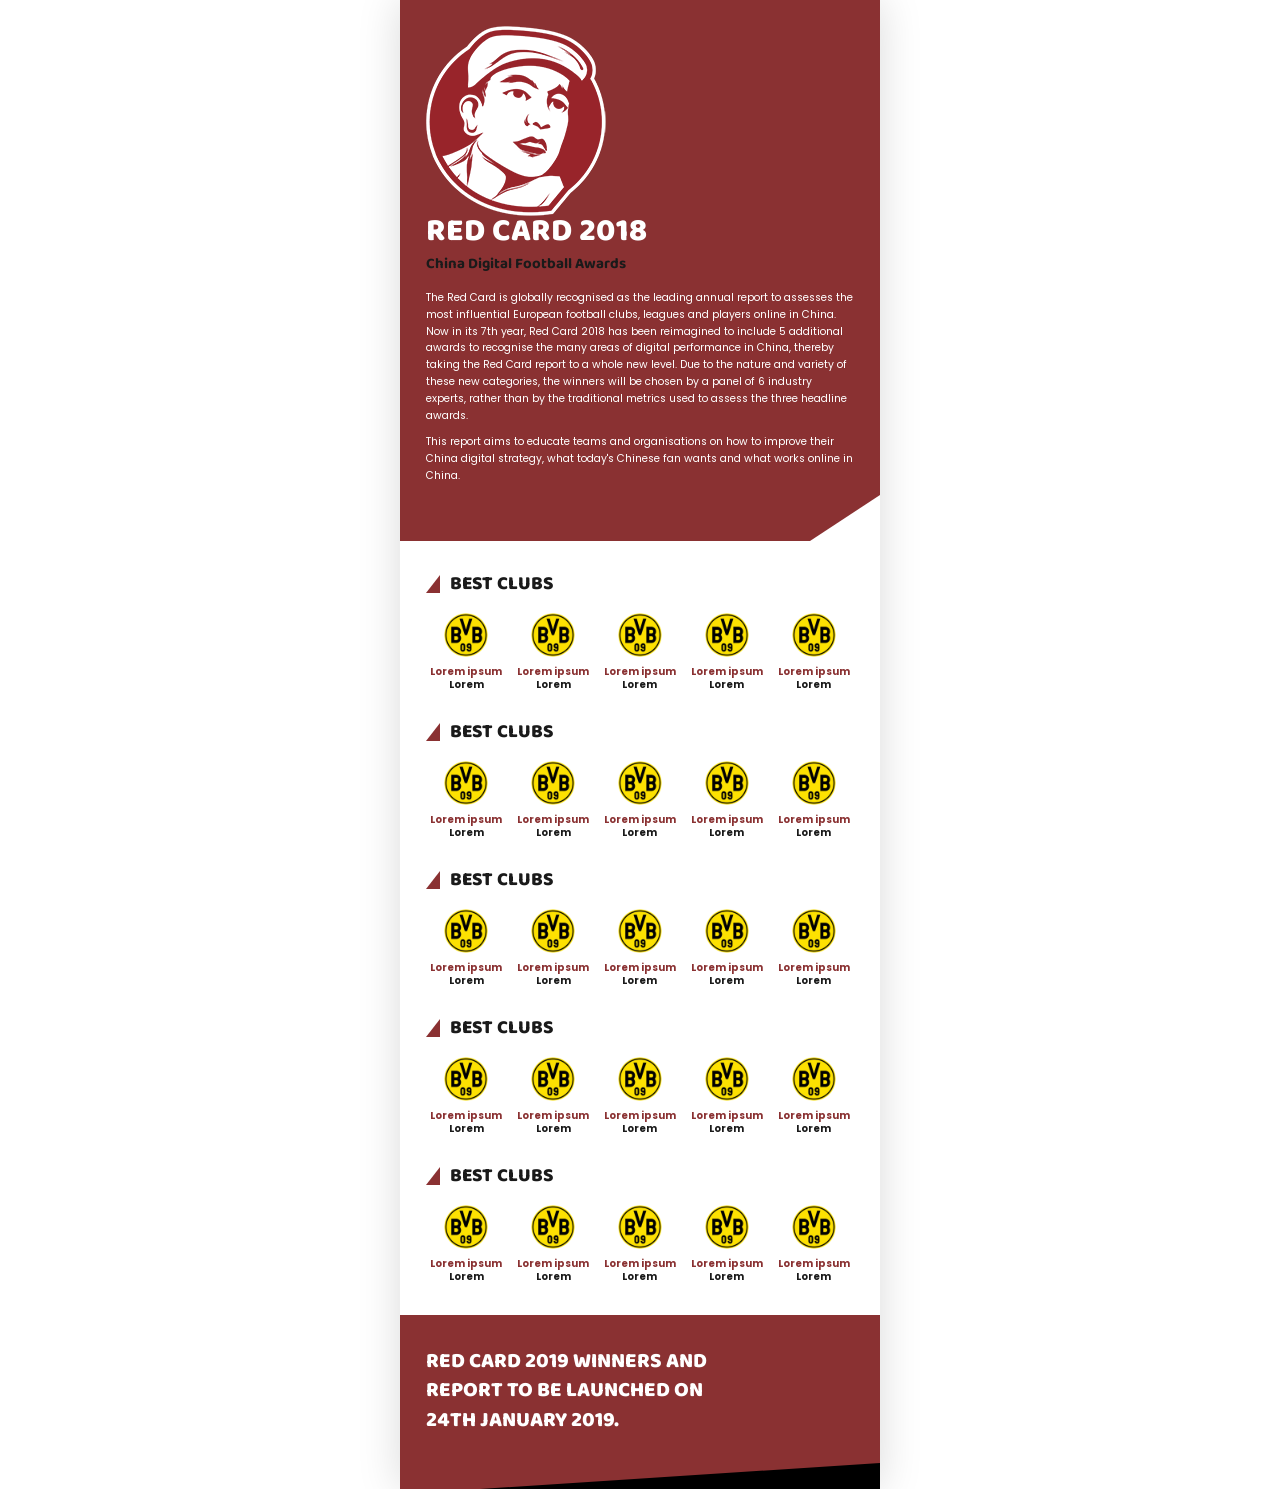
==== screen2.html @ e7687dfc "First commit" ====
<!DOCTYPE html>
<html lang="en">
<head>
<meta charset="UTF-8" />
<meta name="viewport" content="width=device-width, initial-scale=1.0" />
<title>Red Card 2018 | China Digital Football Awards</title>
<link rel="stylesheet" href="style.css" />
</head>
<body>
<div class="mobile-frame">

  <!-- ===================== HERO / INTRO ===================== -->
  <header class="results-hero">
    <img src="assets/logo.png" alt="Red Card logo" />
    <h1>RED CARD 2018</h1>
    <h2>China Digital Football Awards</h2>
    <p>The Red Card is globally recognised as the leading annual report to assesses the most influential European football clubs, leagues and players online in China. Now in its 7th year, Red Card 2018 has been reimagined to include 5 additional awards to recognise the many areas of digital performance in China, thereby taking the Red Card report to a whole new level. Due to the nature and variety of these new categories, the winners will be chosen by a panel of 6 industry experts, rather than by the traditional metrics used to assess the three headline awards.</p>
    <p>This report aims to educate teams and organisations on how to improve their China digital strategy, what today's Chinese fan wants and what works online in China.</p>
  </header>

  <!-- ===================== BEST CLUBS (repeated) ===================== -->
  <section class="clubs-section">

    <div class="clubs-block">
      <h3><span class="tri"></span>BEST CLUBS</h3>
      <div class="clubs-row">
        <div class="club"><img src="assets/1.png" alt="Club 1"><p class="lorem-a">Lorem ipsum</p><p class="lorem-b">Lorem</p></div>
        <div class="club"><img src="assets/1.png" alt="Club 2"><p class="lorem-a">Lorem ipsum</p><p class="lorem-b">Lorem</p></div>
        <div class="club"><img src="assets/1.png" alt="Club 3"><p class="lorem-a">Lorem ipsum</p><p class="lorem-b">Lorem</p></div>
        <div class="club"><img src="assets/1.png" alt="Club 4"><p class="lorem-a">Lorem ipsum</p><p class="lorem-b">Lorem</p></div>
        <div class="club"><img src="assets/1.png" alt="Club 5"><p class="lorem-a">Lorem ipsum</p><p class="lorem-b">Lorem</p></div>
      </div>
    </div>

    <div class="clubs-block">
      <h3><span class="tri"></span>BEST CLUBS</h3>
      <div class="clubs-row">
        <div class="club"><img src="assets/1.png" alt="Club 1"><p class="lorem-a">Lorem ipsum</p><p class="lorem-b">Lorem</p></div>
        <div class="club"><img src="assets/1.png" alt="Club 2"><p class="lorem-a">Lorem ipsum</p><p class="lorem-b">Lorem</p></div>
        <div class="club"><img src="assets/1.png" alt="Club 3"><p class="lorem-a">Lorem ipsum</p><p class="lorem-b">Lorem</p></div>
        <div class="club"><img src="assets/1.png" alt="Club 4"><p class="lorem-a">Lorem ipsum</p><p class="lorem-b">Lorem</p></div>
        <div class="club"><img src="assets/1.png" alt="Club 5"><p class="lorem-a">Lorem ipsum</p><p class="lorem-b">Lorem</p></div>
      </div>
    </div>

    <div class="clubs-block">
      <h3><span class="tri"></span>BEST CLUBS</h3>
      <div class="clubs-row">
        <div class="club"><img src="assets/1.png" alt="Club 1"><p class="lorem-a">Lorem ipsum</p><p class="lorem-b">Lorem</p></div>
        <div class="club"><img src="assets/1.png" alt="Club 2"><p class="lorem-a">Lorem ipsum</p><p class="lorem-b">Lorem</p></div>
        <div class="club"><img src="assets/1.png" alt="Club 3"><p class="lorem-a">Lorem ipsum</p><p class="lorem-b">Lorem</p></div>
        <div class="club"><img src="assets/1.png" alt="Club 4"><p class="lorem-a">Lorem ipsum</p><p class="lorem-b">Lorem</p></div>
        <div class="club"><img src="assets/1.png" alt="Club 5"><p class="lorem-a">Lorem ipsum</p><p class="lorem-b">Lorem</p></div>
      </div>
    </div>

    <div class="clubs-block">
      <h3><span class="tri"></span>BEST CLUBS</h3>
      <div class="clubs-row">
        <div class="club"><img src="assets/1.png" alt="Club 1"><p class="lorem-a">Lorem ipsum</p><p class="lorem-b">Lorem</p></div>
        <div class="club"><img src="assets/1.png" alt="Club 2"><p class="lorem-a">Lorem ipsum</p><p class="lorem-b">Lorem</p></div>
        <div class="club"><img src="assets/1.png" alt="Club 3"><p class="lorem-a">Lorem ipsum</p><p class="lorem-b">Lorem</p></div>
        <div class="club"><img src="assets/1.png" alt="Club 4"><p class="lorem-a">Lorem ipsum</p><p class="lorem-b">Lorem</p></div>
        <div class="club"><img src="assets/1.png" alt="Club 5"><p class="lorem-a">Lorem ipsum</p><p class="lorem-b">Lorem</p></div>
      </div>
    </div>

    <div class="clubs-block">
      <h3><span class="tri"></span>BEST CLUBS</h3>
      <div class="clubs-row">
        <div class="club"><img src="assets/1.png" alt="Club 1"><p class="lorem-a">Lorem ipsum</p><p class="lorem-b">Lorem</p></div>
        <div class="club"><img src="assets/1.png" alt="Club 2"><p class="lorem-a">Lorem ipsum</p><p class="lorem-b">Lorem</p></div>
        <div class="club"><img src="assets/1.png" alt="Club 3"><p class="lorem-a">Lorem ipsum</p><p class="lorem-b">Lorem</p></div>
        <div class="club"><img src="assets/1.png" alt="Club 4"><p class="lorem-a">Lorem ipsum</p><p class="lorem-b">Lorem</p></div>
        <div class="club"><img src="assets/1.png" alt="Club 5"><p class="lorem-a">Lorem ipsum</p><p class="lorem-b">Lorem</p></div>
      </div>
    </div>

  </section>

  <!-- ===================== NEXT LAUNCH BANNER ===================== -->
  <footer class="results-footer">
    <h2>RED CARD 2019 WINNERS AND REPORT TO BE LAUNCHED ON 24TH JANUARY 2019.</h2>
  </footer>

</div>
</body>
</html>
---- style.css ----
/* =========================================================
   RED CARD 2018 — Stylesheet
   index.html   -> Submission form (screen1.png)
   screen2.html -> Awards results page (screen2.png)
   ========================================================= */

@import url('https://fonts.googleapis.com/css2?family=Baloo+2:wght@600;700;800&family=Poppins:wght@400;500;600;700&display=swap');

:root {
  --red: #8a3132;
  --red-dark: #6f2627;
  --dark: #1a1a1a;
  --white: #ffffff;
  --heading-font: 'Baloo 2', 'Poppins', sans-serif;
  --body-font: 'Poppins', Arial, sans-serif;
}

* {
  margin: 0;
  padding: 0;
  box-sizing: border-box;
}

body {
  font-family: var(--body-font);
  color: var(--dark);
  background: var(--white);
}

img {
  max-width: 100%;
  display: block;
}

/* =========================================================
   HEADER (shared)
   ========================================================= */
.site-header {
  padding: 24px 40px;
  background: var(--white);
}

.site-header img {
  width: 64px;
  height: 64px;
}

/* =========================================================
   INDEX.HTML — SUBMISSION FORM (screen1.png)
   ========================================================= */
.submission {
  background: var(--red);
  padding: 42px 60px 70px;
  position: relative;
  overflow: hidden;
}

.submission-grid {
  display: grid;
  grid-template-columns: 1fr 1.15fr;
  gap: 60px;
  max-width: 1100px;
  margin: 0 auto;
}

/* ---- left column ---- */
.submission-intro h1 {
  font-family: var(--heading-font);
  font-weight: 800;
  font-size: 54px;
  color: var(--white);
  line-height: 1;
  margin-bottom: 18px;
}

.submission-intro p {
  color: var(--dark);
  font-size: 14px;
  line-height: 1.7;
  max-width: 320px;
  margin-bottom: 26px;
}

.submission-intro .close-date {
  font-weight: 700;
  font-size: 21px;
  line-height: 1.35;
  color: var(--dark);
  max-width: 300px;
}

/* small decorative squares seen scattered in the mockup */
.deco-square {
  width: 10px;
  height: 10px;
  background: rgba(255, 255, 255, 0.5);
  display: inline-block;
  margin-top: 30px;
}

/* ---- right column: form ---- */
.submission-form input[type="text"],
.submission-form input[type="email"],
.submission-form textarea {
  width: 100%;
  background: transparent;
  border: 1px solid rgba(255, 255, 255, 0.85);
  color: var(--white);
  font-family: var(--body-font);
  font-size: 13px;
  padding: 11px 16px;
  border-radius: 2px;
  margin-bottom: 10px;
  resize: none;
}

.submission-form input::placeholder,
.submission-form textarea::placeholder {
  color: rgba(255, 255, 255, 0.85);
}

.submission-form textarea {
  height: 56px;
  margin-bottom: 14px;
}

.award-heading {
  font-family: var(--heading-font);
  font-weight: 700;
  font-size: 19px;
  color: var(--dark);
  margin-bottom: 3px;
}

.award-hint {
  font-size: 10.5px;
  color: var(--dark);
  opacity: 0.85;
  margin-bottom: 12px;
}

.award-item {
  display: flex;
  align-items: center;
  justify-content: space-between;
  margin-bottom: 6px;
}

.award-check {
  display: flex;
  align-items: center;
  gap: 10px;
  cursor: pointer;
  font-size: 13.5px;
  color: var(--white);
  font-weight: 500;
}

.award-check input[type="checkbox"] {
  appearance: none;
  -webkit-appearance: none;
  width: 16px;
  height: 16px;
  border: 1.5px solid var(--white);
  border-radius: 2px;
  background: transparent;
  position: relative;
  flex-shrink: 0;
  cursor: pointer;
}

.award-check input[type="checkbox"]:checked {
  background: var(--white);
}

.award-check input[type="checkbox"]:checked::after {
  content: "";
  position: absolute;
  left: 4px;
  top: 0px;
  width: 5px;
  height: 9px;
  border: solid var(--red);
  border-width: 0 2px 2px 0;
  transform: rotate(45deg);
}

.award-icon-btn {
  width: 20px;
  height: 20px;
  background: rgba(255, 255, 255, 0.85);
  color: var(--red);
  border: none;
  font-size: 13px;
  font-weight: 700;
  line-height: 1;
  border-radius: 2px;
  cursor: pointer;
  flex-shrink: 0;
}

.submit-btn {
  display: inline-flex;
  align-items: center;
  gap: 12px;
  background: var(--white);
  color: var(--dark);
  border: none;
  font-family: var(--body-font);
  font-weight: 600;
  font-size: 16px;
  padding: 17px 34px;
  border-radius: 2px;
  cursor: pointer;
  margin-top: 6px;
}

.submit-btn .check-mark {
  width: 18px;
  height: 18px;
  border-radius: 50%;
  display: inline-flex;
  align-items: center;
  justify-content: center;
  font-size: 12px;
  color: var(--dark);
}

/* diagonal corner cut, bottom-right of the red panel */
.submission::after {
  content: "";
  position: absolute;
  right: 0;
  bottom: 0;
  width: 0;
  height: 0;
  border-style: solid;
  border-width: 0 0 120px 150px;
  border-color: transparent transparent var(--white) transparent;
}

/* =========================================================
   SCREEN2.HTML — RESULTS PAGE (screen2.png)
   ========================================================= */
.mobile-frame {
  max-width: 480px;
  margin: 0 auto;
  box-shadow: 0 0 40px rgba(0, 0, 0, 0.15);
  overflow: hidden;
}

.results-hero {
  background: var(--red);
  padding: 26px 26px 46px;
  position: relative;
  overflow: hidden;
}

.results-hero .logo-ring {
  width: 58px;            /* width: 58px;       height: 58px;    14px;*/
  height: 58px;
  margin-bottom: 14px;
  filter: brightness(0) invert(1);
}

.results-hero h1 {
  font-family: var(--heading-font);
  font-weight: 800;
  font-size: 32px;
  color: var(--white);
  letter-spacing: 0.5px;
  line-height: 1;
  margin-bottom: 4px;
}

.results-hero h2 {
  font-family: var(--heading-font);
  font-weight: 700;
  font-size: 15px;
  color: var(--dark);
  margin-bottom: 14px;
}

.results-hero p {
  font-size: 10.5px;
  line-height: 1.6;
  color: var(--white);
  margin-bottom: 10px;
}

.results-hero::after {
  content: "";
  position: absolute;
  right: 0;
  bottom: 0;
  width: 0;
  height: 0;
  border-style: solid;
  border-width: 0 0 46px 70px;
  border-color: transparent transparent var(--white) transparent;
}

/* ---- best clubs blocks ---- */
.clubs-section {
  padding: 28px 26px 6px;
}

.clubs-block {
  margin-bottom: 26px;
}

.clubs-block h3 {
  display: flex;
  align-items: center;
  gap: 10px;
  font-family: var(--heading-font);
  font-weight: 800;
  font-size: 19px;
  color: var(--dark);
  margin-bottom: 14px;
}

.clubs-block h3 .tri {
  width: 0;
  height: 0;
  border-style: solid;
  border-width: 0 0 18px 14px;
  border-color: transparent transparent var(--red) transparent;
}

.clubs-row {
  display: flex;
  justify-content: space-between;
  gap: 6px;
}

.club {
  flex: 1;
  text-align: center;
}

.club img {
  width: 44px;
  height: 44px;
  object-fit: contain;
  margin: 0 auto 8px;
}

.club .lorem-a {
  font-weight: 700;
  font-size: 10px;
  color: var(--red);
  line-height: 1.3;
}

.club .lorem-b {
  font-weight: 700;
  font-size: 10px;
  color: var(--dark);
  line-height: 1.3;
}

/* ---- footer / next launch ---- */
.results-footer {
  background: var(--red);
  padding: 32px 26px 54px;
  position: relative;
  overflow: hidden;
}

.results-footer h2 {
  font-family: var(--heading-font);
  font-weight: 800;
  font-size: 21px;
  line-height: 1.4;
  color: var(--white);
  max-width: 320px;
}

.results-footer::after {
  content: "";
  position: absolute;
  right: 0;
  bottom: 0;
  width: 0;
  height: 0;
  border-style: solid;
  border-width: 0 0 26px 400px;
  border-color: transparent transparent #000000 transparent;
}

/* =========================================================
   RESPONSIVE — index.html collapses to a single column
   ========================================================= */
@media (max-width: 860px) {
  .submission {
    padding: 40px 24px 70px;
  }

  .submission-grid {
    grid-template-columns: 1fr;
    gap: 40px;
  }

  .submission-intro h1 {
    font-size: 44px;
  }

  .submission::after {
    border-width: 0 0 70px 90px;
  }
}
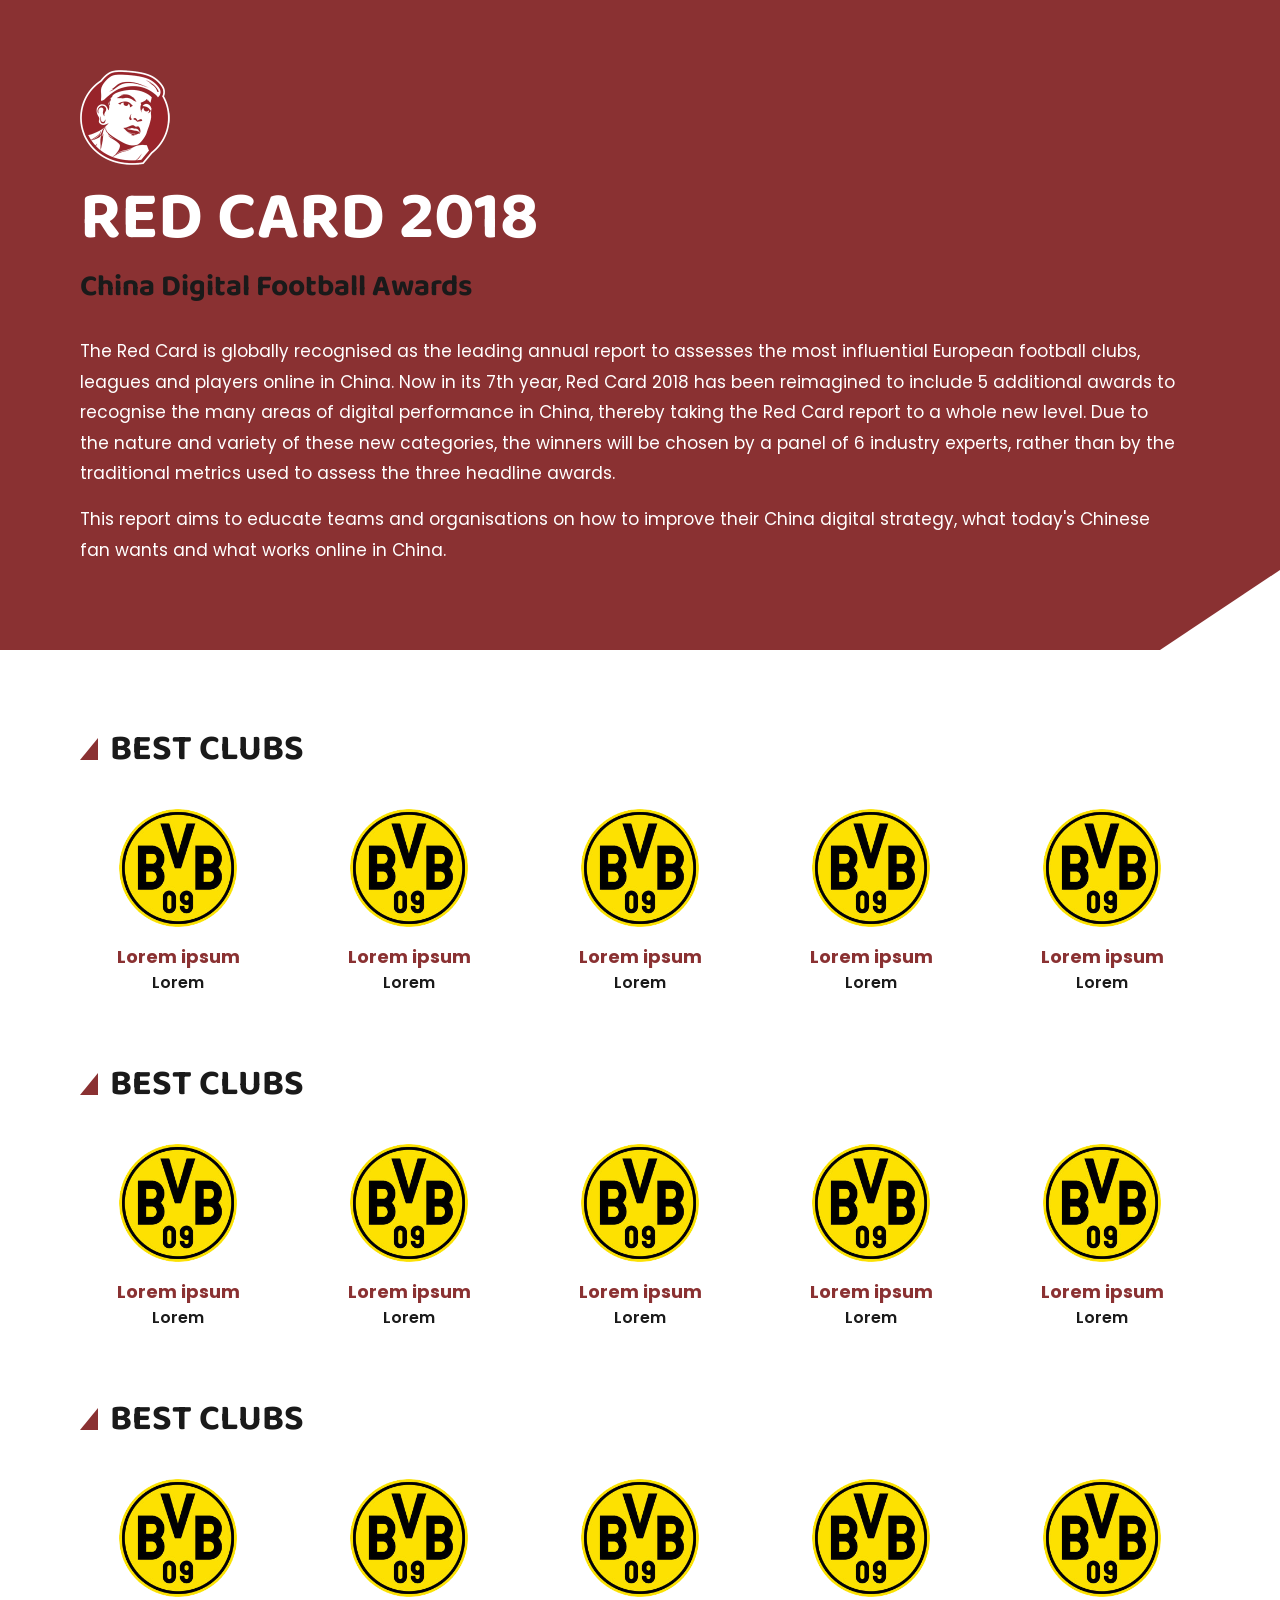
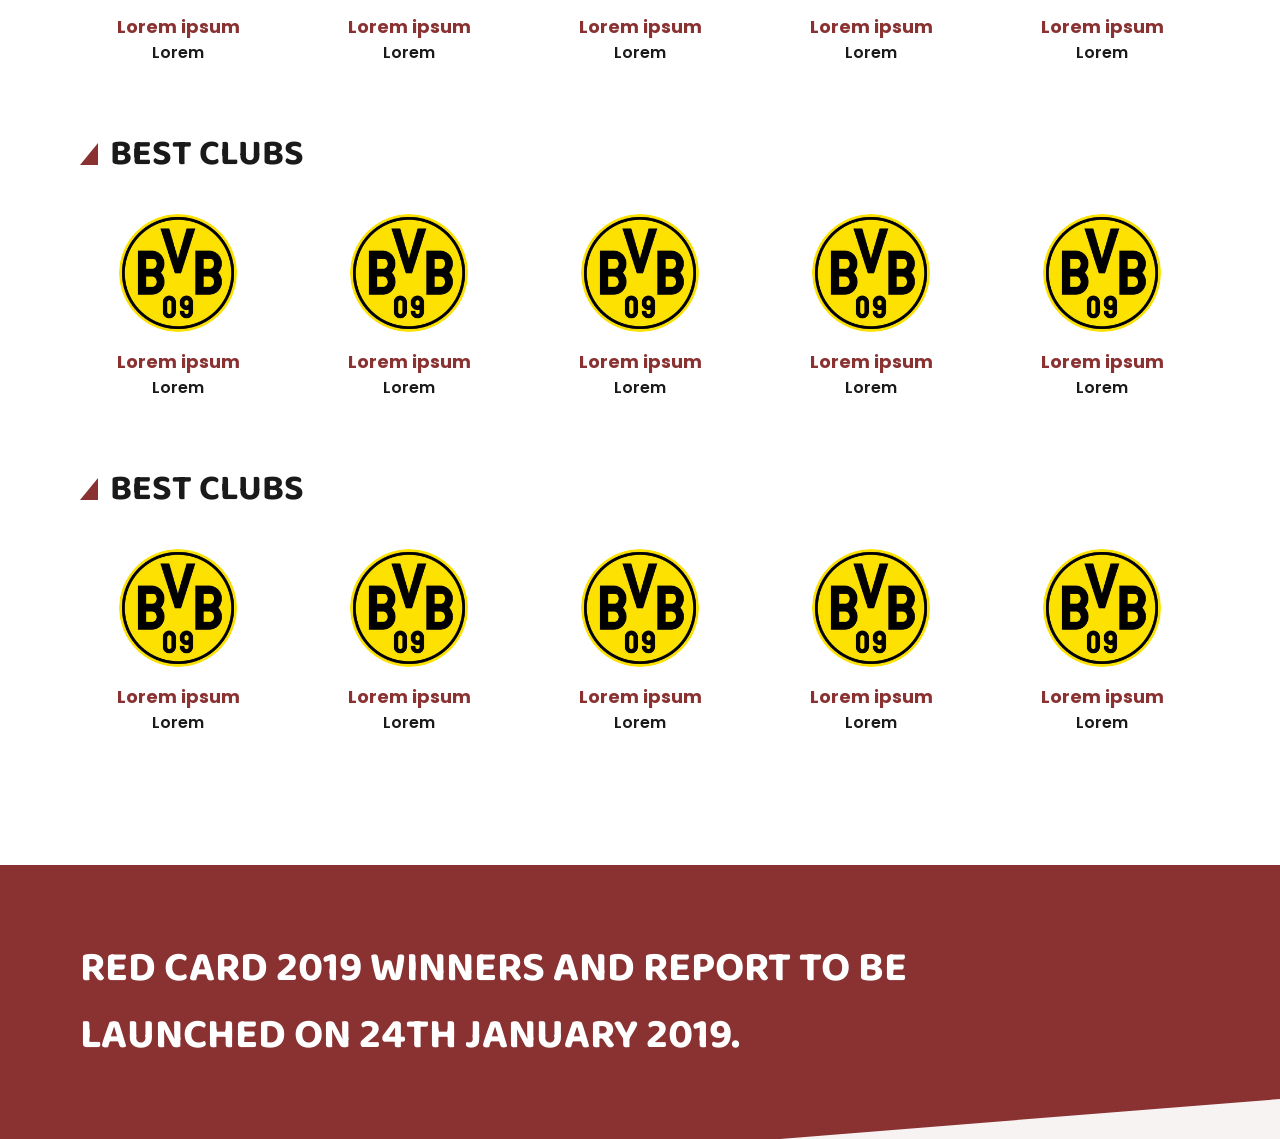
==== commit 3388ac9a: "Updated project layout and fixed screen2" ====
--- a/screen2.html
+++ b/screen2.html
@@ -4,13 +4,14 @@
 <meta charset="UTF-8" />
 <meta name="viewport" content="width=device-width, initial-scale=1.0" />
 <title>Red Card 2018 | China Digital Football Awards</title>
-<link rel="stylesheet" href="style.css" />
+<link rel="stylesheet" href="style_updated.css" />
 </head>
 <body>
 <div class="mobile-frame">
 
   <!-- ===================== HERO / INTRO ===================== -->
   <header class="results-hero">
+    
     <img src="assets/logo.png" alt="Red Card logo" />
     <h1>RED CARD 2018</h1>
     <h2>China Digital Football Awards</h2>
--- a/style_updated.css
+++ b/style_updated.css
@@ -0,0 +1,486 @@
+/* =========================================================
+   RED CARD 2018 — Stylesheet
+   index.html   -> Submission form (screen1.png)
+   screen2.html -> Awards results page (screen2.png)
+   ========================================================= */
+
+@import url('https://fonts.googleapis.com/css2?family=Baloo+2:wght@600;700;800&family=Poppins:wght@400;500;600;700&display=swap');
+
+:root {
+  --red: #8a3132;
+  --red-dark: #6f2627;
+  --dark: #1a1a1a;
+  --white: #ffffff;
+  --heading-font: 'Baloo 2', 'Poppins', sans-serif;
+  --body-font: 'Poppins', Arial, sans-serif;
+}
+
+* {
+  margin: 0;
+  padding: 0;
+  box-sizing: border-box;
+}
+
+body {
+  font-family: var(--body-font);
+  color: var(--dark);
+  background: var(--white);
+}
+
+img {
+  max-width: 100%;
+  display: block;
+}
+
+/* =========================================================
+   HEADER (shared)
+   ========================================================= */
+.site-header {
+  padding: 24px 40px;
+  background: var(--white);
+}
+
+.site-header img {
+  width: 64px;
+  height: 64px;
+}
+
+/* =========================================================
+   INDEX.HTML — SUBMISSION FORM (screen1.png)
+   ========================================================= */
+   /* =========================================================
+   INDEX.HTML — SUBMISSION FORM (Desktop)
+   ========================================================= */
+
+.submission {
+  background: var(--red);
+  padding: 60px;
+  position: relative;
+  overflow: hidden;
+}
+
+.submission-grid {
+  max-width: 1300px;
+  margin: 0 auto;
+
+  display: grid;
+  grid-template-columns: 42% 58%;
+  column-gap: 90px;
+
+  align-items: center;
+  min-height: 720px;
+}
+
+/* ================= LEFT COLUMN ================= */
+
+.submission-intro {
+  display: flex;
+  flex-direction: column;
+  justify-content: center;
+  height: 100%;
+}
+
+.submission-intro h1 {
+  font-family: var(--heading-font);
+  font-size: 72px;
+  font-weight: 800;
+  color: var(--white);
+  line-height: 1;
+  margin-bottom: 28px;
+}
+
+.submission-intro p {
+  color: var(--dark);
+  font-size: 18px;
+  line-height: 1.8;
+  max-width: 420px;
+  margin-bottom: 24px;
+}
+
+.submission-intro .close-date {
+  font-size: 28px;
+  font-weight: 700;
+  line-height: 1.3;
+  max-width: 470px;
+  margin-bottom: 40px;
+}
+
+.deco-square {
+  width: 12px;
+  height: 12px;
+  background: rgba(255,255,255,.5);
+}
+
+/* ================= RIGHT COLUMN ================= */
+
+.submission-form {
+  width: 100%;
+}
+
+.submission-form input[type="text"],
+.submission-form input[type="email"],
+.submission-form textarea {
+  width: 100%;
+  background: transparent;
+  border: 1px solid rgba(255,255,255,.85);
+  color: var(--white);
+  font-size: 15px;
+  font-family: var(--body-font);
+  padding: 13px 16px;
+  margin-bottom: 12px;
+  resize: none;
+}
+
+.submission-form input::placeholder,
+.submission-form textarea::placeholder {
+  color: rgba(255,255,255,.85);
+}
+
+.submission-form textarea {
+  height: 58px;
+}
+
+.award-heading {
+  font-family: var(--heading-font);
+  font-size: 22px;
+  font-weight: 700;
+  color: var(--dark);
+  margin: 18px 0 5px;
+}
+
+.award-hint {
+  font-size: 11px;
+  color: var(--dark);
+  margin-bottom: 15px;
+}
+
+.award-item {
+  display: flex;
+  justify-content: space-between;
+  align-items: center;
+  margin-bottom: 8px;
+}
+
+.award-check {
+  display: flex;
+  align-items: center;
+  gap: 10px;
+  color: var(--white);
+  font-size: 14px;
+  cursor: pointer;
+}
+
+.award-check input[type="checkbox"] {
+  appearance: none;
+  width: 16px;
+  height: 16px;
+  border: 1.5px solid #fff;
+  background: transparent;
+}
+
+.award-check input[type="checkbox"]:checked {
+  background: #fff;
+}
+
+.award-icon-btn {
+  width: 20px;
+  height: 20px;
+  border: none;
+  background: rgba(255,255,255,.9);
+  color: var(--red);
+  font-weight: bold;
+  cursor: pointer;
+}
+
+.submit-btn {
+  margin-top: 15px;
+  background: #fff;
+  border: none;
+  padding: 15px 32px;
+  font-size: 15px;
+  font-weight: 600;
+  cursor: pointer;
+}
+
+.submit-btn .check-mark {
+  margin-right: 10px;
+}
+
+/* Bottom white triangle */
+
+.submission::after {
+  content: "";
+  position: absolute;
+  right: 0;
+  bottom: 0;
+  border-style: solid;
+  border-width: 0 0 120px 150px;
+  border-color: transparent transparent #fff transparent;
+}
+
+/* Desktop / Tablet */
+
+@media (max-width:900px) {
+
+  .submission {
+    padding: 30px;
+  }
+
+  .submission-grid {
+    grid-template-columns: 1fr;
+    gap: 40px;
+    min-height: auto;
+  }
+
+  .submission-intro h1 {
+    font-size: 48px;
+  }
+
+  .submission-intro p {
+    font-size: 16px;
+  }
+
+  .submission-intro .close-date {
+    font-size: 24px;
+  }
+
+}
+/*
+.submission {
+  background: var(--red);
+  padding: 42px 60px 70px;
+  position: relative;
+  overflow: hidden;
+}
+
+.submission-grid {
+  display: grid;
+  grid-template-columns: 1fr 1.15fr;
+  gap: 60px;
+  max-width: 1100px;
+  margin: 0 auto;
+}
+
+ ---- left column ---- 
+.submission-intro h1 {
+  font-family: var(--heading-font);
+  font-weight: 800;
+  font-size: 54px;
+  color: var(--white);
+  line-height: 1;
+  margin-bottom: 18px;
+}
+
+.submission-intro p {
+  color: var(--dark);
+  font-size: 14px;
+  line-height: 1.7;
+  max-width: 320px;
+  margin-bottom: 26px;   26px;          18px; 
+}
+
+.submission-intro .close-date {
+  font-weight: 700;
+  font-size: 21px;
+  line-height: 1.35;
+  color: var(--dark);
+  max-width: 300px;
+}
+
+ small decorative squares seen scattered in the mockup 
+.deco-square {
+  width: 10px;
+  height: 10px;
+  background: rgba(255, 255, 255, 0.5);
+  display: inline-block;
+  margin-top: 30px;
+}
+
+/* ---- right column: form ---- */
+.submission-form input[type="text"],
+.submission-form input[type="email"],
+.submission-form textarea {
+  width: 100%;
+  background: transparent;
+  border: 1px solid rgba(255, 255, 255, 0.85);
+  color: var(--white);
+  font-family: var(--body-font);
+  font-size: 13px;
+  padding: 11px 16px;
+  border-radius: 2px;
+  margin-bottom: 10px;
+  resize: none;
+}
+
+.submission-form input::placeholder,
+.submission-form textarea::placeholder {
+  color: rgba(255, 255, 255, 0.85);
+}
+
+.submission-form textarea {
+  height: 56px;
+  margin-bottom: 14px;
+}
+
+.award-heading {
+  font-family: var(--heading-font);
+  font-weight: 700;
+  font-size: 19px;
+  color: var(--dark);
+  margin-bottom: 3px;
+}
+
+.award-hint {
+  font-size: 10.5px;
+  color: var(--dark);
+  opacity: 0.85;
+  margin-bottom: 12px;
+}
+
+.award-item {
+  display: flex;
+  align-items: center;
+  justify-content: space-between;
+  margin-bottom: 6px;
+}
+
+.award-check {
+  display: flex;
+  align-items: center;
+  gap: 10px;
+  cursor: pointer;
+  font-size: 13.5px;
+  color: var(--white);
+  font-weight: 500;
+}
+
+.award-check input[type="checkbox"] {
+  appearance: none;
+  -webkit-appearance: none;
+  width: 16px;
+  height: 16px;
+  border: 1.5px solid var(--white);
+  border-radius: 2px;
+  background: transparent;
+  position: relative;
+  flex-shrink: 0;
+  cursor: pointer;
+}
+
+.award-check input[type="checkbox"]:checked {
+  background: var(--white);
+}
+
+.award-check input[type="checkbox"]:checked::after {
+  content: "";
+  position: absolute;
+  left: 4px;
+  top: 0px;
+  width: 5px;
+  height: 9px;
+  border: solid var(--red);
+  border-width: 0 2px 2px 0;
+  transform: rotate(45deg);
+}
+
+.award-icon-btn {
+  width: 20px;
+  height: 20px;
+  background: rgba(255, 255, 255, 0.85);
+  color: var(--red);
+  border: none;
+  font-size: 13px;
+  font-weight: 700;
+  line-height: 1;
+  border-radius: 2px;
+  cursor: pointer;
+  flex-shrink: 0;
+}
+
+.submit-btn {
+  display: inline-flex;
+  align-items: center;
+  gap: 12px;
+  background: var(--white);
+  color: var(--dark);
+  border: none;
+  font-family: var(--body-font);
+  font-weight: 600;
+  font-size: 16px;
+  padding: 17px 34px;
+  border-radius: 2px;
+  cursor: pointer;
+  margin-top: 6px;
+} */
+
+.submit-btn .check-mark {
+  width: 18px;
+  height: 18px;
+  border-radius: 50%;
+  display: inline-flex;
+  align-items: center;
+  justify-content: center;
+  font-size: 12px;
+  color: var(--dark);
+}
+
+/* diagonal corner cut, bottom-right of the red panel */
+.submission::after {
+  content: "";
+  position: absolute;
+  right: 0;
+  bottom: 0;
+  width: 0;
+  height: 0;
+  border-style: solid;
+  border-width: 0 0 120px 150px;
+  border-color: transparent transparent var(--white) transparent;
+}
+
+/* =========================================================
+   SCREEN2.HTML — RESULTS PAGE (Desktop Responsive)
+   ========================================================= */
+.mobile-frame{
+  width:100%;
+  max-width:1400px;
+  margin:0 auto;
+  overflow:hidden;
+  background:#fff;
+}
+.results-hero{background:var(--red);padding:70px 80px;position:relative;}
+.results-hero img{width:90px;margin-bottom:20px;}
+.results-hero h1{font-family:var(--heading-font);font-size:68px;color:#fff;line-height:1;}
+.results-hero h2{font-family:var(--heading-font);font-size:30px;margin:10px 0 25px;color:var(--dark);}
+.results-hero p{font-size:17px;line-height:1.8;color:#fff;max-width:1100px;margin-bottom:15px;}
+.results-hero::after{content:"";position:absolute;right:0;bottom:0;border-style:solid;border-width:0 0 80px 120px;border-color:transparent transparent #fff transparent;}
+.clubs-section{padding:70px 80px;}
+.clubs-block{margin-bottom:60px;}
+.clubs-block h3{display:flex;align-items:center;gap:12px;font-family:var(--heading-font);font-size:36px;margin-bottom:30px;}
+.clubs-block .tri{width:0;height:0;border-style:solid;border-width:0 0 22px 18px;border-color:transparent transparent var(--red) transparent;}
+.clubs-row{display:grid;grid-template-columns:repeat(5,1fr);gap:35px;}
+.club{text-align:center;}
+.club img{width:120px;height:120px;object-fit:contain;margin:0 auto 15px;}
+.club .lorem-a{font-size:18px;font-weight:700;color:var(--red);}
+.club .lorem-b{font-size:16px;font-weight:600;}
+.results-footer{background:var(--red);padding:70px 80px;position:relative;}
+.results-footer h2{font-family:var(--heading-font);font-size:42px;color:#fff;max-width:900px;}
+.results-footer::after{content:"";position:absolute;right:0;bottom:0;border-style:solid;border-width:0 0 40px 500px;border-color:transparent transparent #f8f3f3 transparent;}
+
+/* =========================================================
+   RESPONSIVE
+   ========================================================= */
+@media(max-width:992px){
+.clubs-row{grid-template-columns:repeat(3,1fr);}
+.results-hero,.clubs-section,.results-footer{padding:40px;}
+.results-hero h1{font-size:48px;}
+}
+@media(max-width:768px){
+.mobile-frame{max-width:100%;}
+.clubs-row{grid-template-columns:repeat(2,1fr);gap:20px;}
+.results-hero,.clubs-section,.results-footer{padding:24px;}
+.results-hero h1{font-size:34px;}
+.results-hero h2{font-size:20px;}
+.results-hero p{font-size:14px;}
+.club img{width:70px;height:70px;}
+.results-footer h2{font-size:24px;}
+}
